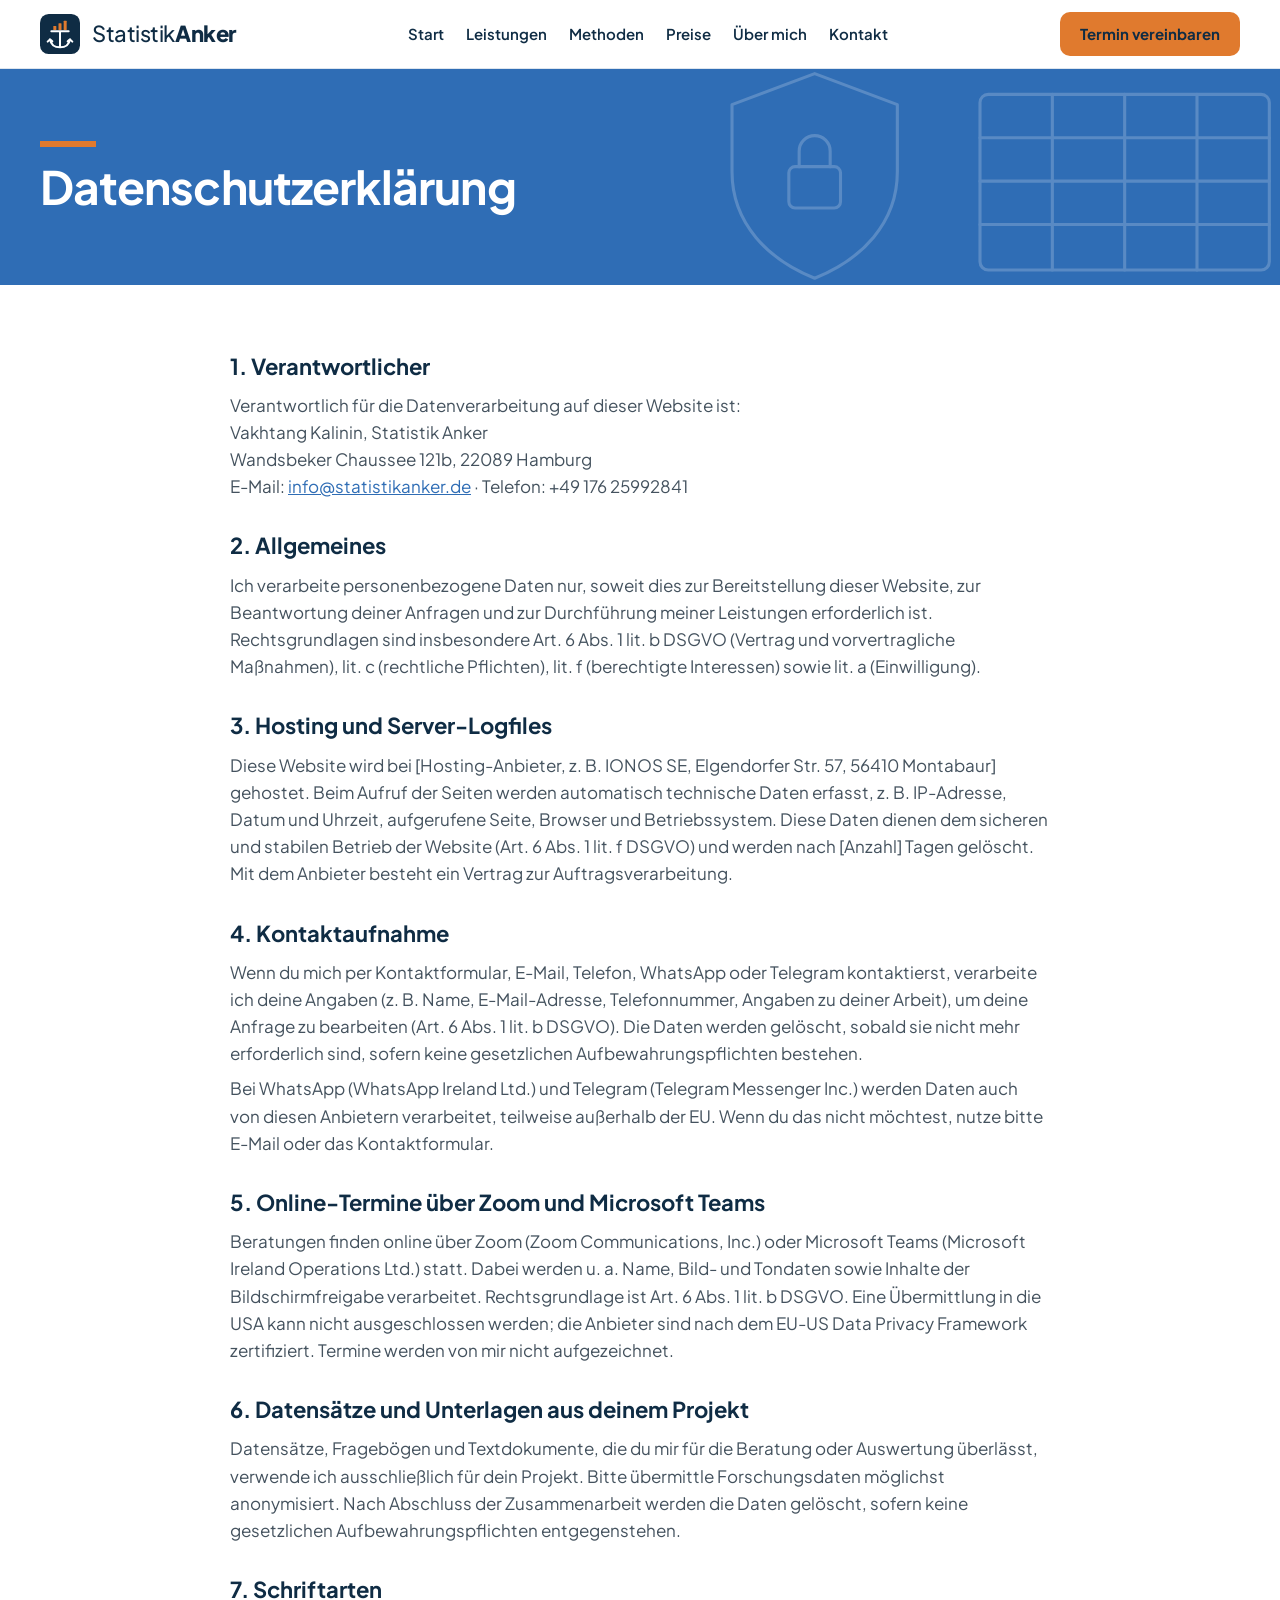
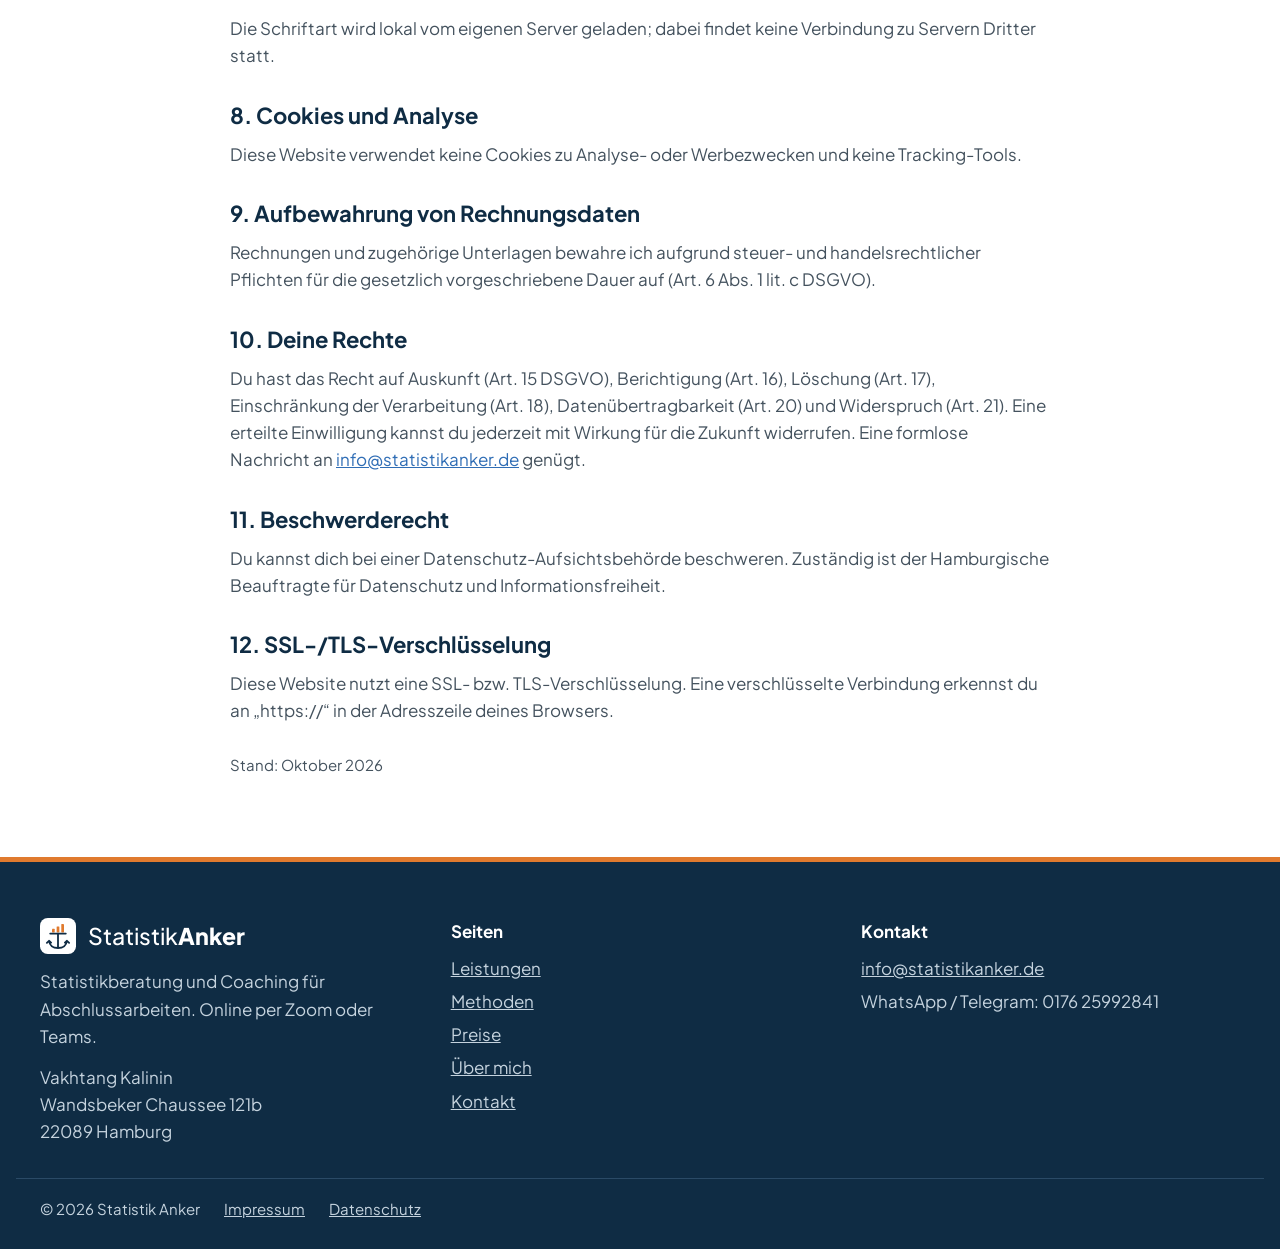
==== datenschutz.html @ 10636603 "Add files via upload" ====
<!doctype html>
<html lang="de">
<head>
<meta charset="utf-8">
<meta name="viewport" content="width=device-width, initial-scale=1">
<title>Datenschutzerklärung | Statistik Anker</title>
<meta name="description" content="Datenschutzerklärung von Statistik Anker – Statistikberatung.">
<link rel="canonical" href="https://statistikanker.de/datenschutz.html">
<meta property="og:type" content="website">
<meta property="og:title" content="Datenschutzerklärung | Statistik Anker">
<meta property="og:description" content="Datenschutzerklärung von Statistik Anker – Statistikberatung.">
<meta property="og:url" content="https://statistikanker.de/datenschutz.html">
<meta property="og:locale" content="de_DE">
<link rel="icon" href="favicon.svg" type="image/svg+xml">
<link rel="stylesheet" href="fonts.css">
<style>
body{margin:0}
a{color:#2F6DB5}a:hover{color:#1F4F87}
li::marker{color:#E07A2E}

*:focus-visible{outline:3px solid #E07A2E;outline-offset:2px}
html{scroll-behavior:smooth}
@media (prefers-reduced-motion: reduce){html{scroll-behavior:auto}}
</style>
</head>
<body>
<div style="min-height: 100vh; background: #F5F7FA; color: #1E2B36; font-family: 'Plus Jakarta Sans', 'Segoe UI', system-ui, -apple-system, Arial, sans-serif; font-size: 17px; line-height: 1.6">

<header style="position: sticky; top: 0; z-index: 20; background: #FFFFFF; border-bottom: 1px solid #DDE5EE">
<div style="max-width: 1200px; margin: 0 auto; padding: 12px 24px; display: flex; flex-wrap: wrap; align-items: center; justify-content: space-between; gap: 12px 24px">
<a href="index.html" aria-label="Statistik Anker, zur Startseite" style="display: flex; align-items: center; gap: 12px; text-decoration: none">
<svg width="40" height="40" viewBox="0 0 120 120" fill="none" aria-hidden="true"><rect width="120" height="120" rx="26" fill="#0F2C44"></rect><rect x="40" y="36" width="9" height="12" rx="1.5" fill="#E07A2E"></rect><rect x="55.5" y="28" width="9" height="20" rx="1.5" fill="#E07A2E"></rect><rect x="71" y="20" width="9" height="28" rx="1.5" fill="#E07A2E"></rect><path d="M34 52 H86 M60 52 V98 M30 76 Q34 100 60 100 Q86 100 90 76 M23 83 L30 76 L37 82 M83 82 L90 76 L97 83" stroke="#FFFFFF" stroke-width="6" stroke-linecap="round" stroke-linejoin="round"></path></svg>
<span style="font-size: 22px; color: #0F2C44; letter-spacing: -0.02em"><span style="font-weight: 500">Statistik</span><span style="font-weight: 800">Anker</span></span>
</a>
<nav aria-label="Hauptmenü" style="display: flex; flex-wrap: wrap; gap: 4px 22px; font-size: 15px; font-weight: 600">
<a href="index.html" style="color: #0F2C44; text-decoration: none; padding: 10px 0">Start</a>
<a href="leistungen.html" style="color: #0F2C44; text-decoration: none; padding: 10px 0">Leistungen</a>
<a href="methoden.html" style="color: #0F2C44; text-decoration: none; padding: 10px 0">Methoden</a>
<a href="preise.html" style="color: #0F2C44; text-decoration: none; padding: 10px 0">Preise</a>
<a href="ueber-mich.html" style="color: #0F2C44; text-decoration: none; padding: 10px 0">Über mich</a>
<a href="kontakt.html" style="color: #0F2C44; text-decoration: none; padding: 10px 0">Kontakt</a>
</nav>
<a href="kontakt.html" style="display: inline-flex; align-items: center; min-height: 44px; box-sizing: border-box; padding: 10px 20px; border-radius: 10px; background: #E07A2E; color: #0F2C44; font-size: 15px; font-weight: 700; text-decoration: none">Termin vereinbaren</a>
</div>
</header>

<section style="position: relative; overflow: hidden; background: #2F6DB5">
<svg aria-hidden="true" viewBox="0 0 600 260" fill="none" stroke="#FFFFFF" stroke-width="3" stroke-linecap="round" stroke-linejoin="round" style="position: absolute; right: -10px; top: 50%; transform: translateY(-50%); width: min(620px, 75%); height: auto; opacity: 0.2"><path d="M140 30 L220 60 V125 C220 175 185 210 140 228 C95 210 60 175 60 125 V60 Z"></path><rect x="115" y="120" width="50" height="40" rx="6"></rect><path d="M125 120 V105 A15 15 0 0 1 155 105 V120"></path><rect x="300" y="50" width="280" height="170" rx="8"></rect><path d="M300 92 H580 M300 134 H580 M300 176 H580 M370 50 V220 M440 50 V220 M510 50 V220"></path></svg>
<div style="position: relative; max-width: 1200px; margin: 0 auto; padding: 72px 24px; display: flex; flex-direction: column; gap: 14px">
<h1 style="margin: 0; padding-top: 20px; background: linear-gradient(#E07A2E, #E07A2E) left top / 56px 6px no-repeat; font-size: 46px; line-height: 1.12; color: #FFFFFF; letter-spacing: -0.02em">Datenschutzerklärung</h1>

</div>
</section>

<section style="background: #FFFFFF">
<div style="max-width: 820px; margin: 0 auto; padding: 64px 24px 80px; display: flex; flex-direction: column; gap: 28px">

<div style="display: flex; flex-direction: column; gap: 8px">
<h2 style="margin: 0; font-size: 22px; color: #0F2C44">1. Verantwortlicher</h2>
<p style="margin: 0; color: #44525E">Verantwortlich für die Datenverarbeitung auf dieser Website ist:<br>Vakhtang Kalinin, Statistik Anker<br>Wandsbeker Chaussee 121b, 22089 Hamburg<br>E-Mail: <a href="mailto:info@statistikanker.de">info@statistikanker.de</a> · Telefon: +49 176 25992841</p>
</div>

<div style="display: flex; flex-direction: column; gap: 8px">
<h2 style="margin: 0; font-size: 22px; color: #0F2C44">2. Allgemeines</h2>
<p style="margin: 0; color: #44525E">Ich verarbeite personenbezogene Daten nur, soweit dies zur Bereitstellung dieser Website, zur Beantwortung deiner Anfragen und zur Durchführung meiner Leistungen erforderlich ist. Rechtsgrundlagen sind insbesondere Art. 6 Abs. 1 lit. b DSGVO (Vertrag und vorvertragliche Maßnahmen), lit. c (rechtliche Pflichten), lit. f (berechtigte Interessen) sowie lit. a (Einwilligung).</p>
</div>

<div style="display: flex; flex-direction: column; gap: 8px">
<h2 style="margin: 0; font-size: 22px; color: #0F2C44">3. Hosting und Server-Logfiles</h2>
<p style="margin: 0; color: #44525E">Diese Website wird bei [Hosting-Anbieter, z. B. IONOS SE, Elgendorfer Str. 57, 56410 Montabaur] gehostet. Beim Aufruf der Seiten werden automatisch technische Daten erfasst, z. B. IP-Adresse, Datum und Uhrzeit, aufgerufene Seite, Browser und Betriebssystem. Diese Daten dienen dem sicheren und stabilen Betrieb der Website (Art. 6 Abs. 1 lit. f DSGVO) und werden nach [Anzahl] Tagen gelöscht. Mit dem Anbieter besteht ein Vertrag zur Auftragsverarbeitung.</p>
</div>

<div style="display: flex; flex-direction: column; gap: 8px">
<h2 style="margin: 0; font-size: 22px; color: #0F2C44">4. Kontaktaufnahme</h2>
<p style="margin: 0; color: #44525E">Wenn du mich per Kontaktformular, E-Mail, Telefon, WhatsApp oder Telegram kontaktierst, verarbeite ich deine Angaben (z. B. Name, E-Mail-Adresse, Telefonnummer, Angaben zu deiner Arbeit), um deine Anfrage zu bearbeiten (Art. 6 Abs. 1 lit. b DSGVO). Die Daten werden gelöscht, sobald sie nicht mehr erforderlich sind, sofern keine gesetzlichen Aufbewahrungspflichten bestehen.</p>
<p style="margin: 0; color: #44525E">Bei WhatsApp (WhatsApp Ireland Ltd.) und Telegram (Telegram Messenger Inc.) werden Daten auch von diesen Anbietern verarbeitet, teilweise außerhalb der EU. Wenn du das nicht möchtest, nutze bitte E-Mail oder das Kontaktformular.</p>
</div>

<div style="display: flex; flex-direction: column; gap: 8px">
<h2 style="margin: 0; font-size: 22px; color: #0F2C44">5. Online-Termine über Zoom und Microsoft Teams</h2>
<p style="margin: 0; color: #44525E">Beratungen finden online über Zoom (Zoom Communications, Inc.) oder Microsoft Teams (Microsoft Ireland Operations Ltd.) statt. Dabei werden u. a. Name, Bild- und Tondaten sowie Inhalte der Bildschirmfreigabe verarbeitet. Rechtsgrundlage ist Art. 6 Abs. 1 lit. b DSGVO. Eine Übermittlung in die USA kann nicht ausgeschlossen werden; die Anbieter sind nach dem EU-US Data Privacy Framework zertifiziert. Termine werden von mir nicht aufgezeichnet.</p>
</div>

<div style="display: flex; flex-direction: column; gap: 8px">
<h2 style="margin: 0; font-size: 22px; color: #0F2C44">6. Datensätze und Unterlagen aus deinem Projekt</h2>
<p style="margin: 0; color: #44525E">Datensätze, Fragebögen und Textdokumente, die du mir für die Beratung oder Auswertung überlässt, verwende ich ausschließlich für dein Projekt. Bitte übermittle Forschungsdaten möglichst anonymisiert. Nach Abschluss der Zusammenarbeit werden die Daten gelöscht, sofern keine gesetzlichen Aufbewahrungspflichten entgegenstehen.</p>
</div>

<div style="display: flex; flex-direction: column; gap: 8px">
<h2 style="margin: 0; font-size: 22px; color: #0F2C44">7. Schriftarten</h2>
<p style="margin: 0; color: #44525E">Die Schriftart wird lokal vom eigenen Server geladen; dabei findet keine Verbindung zu Servern Dritter statt.</p>
</div>

<div style="display: flex; flex-direction: column; gap: 8px">
<h2 style="margin: 0; font-size: 22px; color: #0F2C44">8. Cookies und Analyse</h2>
<p style="margin: 0; color: #44525E">Diese Website verwendet keine Cookies zu Analyse- oder Werbezwecken und keine Tracking-Tools.</p>
</div>

<div style="display: flex; flex-direction: column; gap: 8px">
<h2 style="margin: 0; font-size: 22px; color: #0F2C44">9. Aufbewahrung von Rechnungsdaten</h2>
<p style="margin: 0; color: #44525E">Rechnungen und zugehörige Unterlagen bewahre ich aufgrund steuer- und handelsrechtlicher Pflichten für die gesetzlich vorgeschriebene Dauer auf (Art. 6 Abs. 1 lit. c DSGVO).</p>
</div>

<div style="display: flex; flex-direction: column; gap: 8px">
<h2 style="margin: 0; font-size: 22px; color: #0F2C44">10. Deine Rechte</h2>
<p style="margin: 0; color: #44525E">Du hast das Recht auf Auskunft (Art. 15 DSGVO), Berichtigung (Art. 16), Löschung (Art. 17), Einschränkung der Verarbeitung (Art. 18), Datenübertragbarkeit (Art. 20) und Widerspruch (Art. 21). Eine erteilte Einwilligung kannst du jederzeit mit Wirkung für die Zukunft widerrufen. Eine formlose Nachricht an <a href="mailto:info@statistikanker.de">info@statistikanker.de</a> genügt.</p>
</div>

<div style="display: flex; flex-direction: column; gap: 8px">
<h2 style="margin: 0; font-size: 22px; color: #0F2C44">11. Beschwerderecht</h2>
<p style="margin: 0; color: #44525E">Du kannst dich bei einer Datenschutz-Aufsichtsbehörde beschweren. Zuständig ist der Hamburgische Beauftragte für Datenschutz und Informationsfreiheit.</p>
</div>

<div style="display: flex; flex-direction: column; gap: 8px">
<h2 style="margin: 0; font-size: 22px; color: #0F2C44">12. SSL-/TLS-Verschlüsselung</h2>
<p style="margin: 0; color: #44525E">Diese Website nutzt eine SSL- bzw. TLS-Verschlüsselung. Eine verschlüsselte Verbindung erkennst du an „https://“ in der Adresszeile deines Browsers.</p>
</div>

<p style="margin: 0; font-size: 15px; color: #44525E">Stand: Oktober 2026</p>
</div>
</section>

<footer style="background: #0F2C44; color: #FFFFFF; border-top: 5px solid #E07A2E; font-family: 'Plus Jakarta Sans', 'Segoe UI', system-ui, -apple-system, Arial, sans-serif; font-size: 17px; line-height: 1.6">
<div style="max-width: 1200px; margin: 0 auto; padding: 56px 24px 32px; display: grid; grid-template-columns: repeat(auto-fit, minmax(220px, 1fr)); gap: 32px">
<div style="display: flex; flex-direction: column; gap: 14px">
<div style="display: flex; align-items: center; gap: 12px"><svg width="36" height="36" viewBox="0 0 120 120" fill="none" aria-hidden="true"><rect width="120" height="120" rx="26" fill="#FFFFFF"></rect><rect x="40" y="36" width="9" height="12" rx="1.5" fill="#E07A2E"></rect><rect x="55.5" y="28" width="9" height="20" rx="1.5" fill="#E07A2E"></rect><rect x="71" y="20" width="9" height="28" rx="1.5" fill="#E07A2E"></rect><path d="M34 52 H86 M60 52 V98 M30 76 Q34 100 60 100 Q86 100 90 76 M23 83 L30 76 L37 82 M83 82 L90 76 L97 83" stroke="#0F2C44" stroke-width="6" stroke-linecap="round" stroke-linejoin="round"></path></svg><span style="font-size: 23px"><span style="font-weight: 500">Statistik</span><span style="font-weight: 800">Anker</span></span></div>
<p style="margin: 0; font-size: 17px; color: #C5D3DE">Statistikberatung und Coaching für Abschlussarbeiten. Online per Zoom oder Teams.</p>
<p style="margin: 0; font-size: 17px; color: #C5D3DE">Vakhtang Kalinin<br>Wandsbeker Chaussee 121b<br>22089 Hamburg</p>
</div>
<div style="display: flex; flex-direction: column; gap: 6px; font-size: 17px">
<div style="font-weight: 700; margin-bottom: 4px">Seiten</div>
<a href="leistungen.html" style="color: #C5D3DE">Leistungen</a>
<a href="methoden.html" style="color: #C5D3DE">Methoden</a>
<a href="preise.html" style="color: #C5D3DE">Preise</a>
<a href="ueber-mich.html" style="color: #C5D3DE">Über mich</a>
<a href="kontakt.html" style="color: #C5D3DE">Kontakt</a>
</div>
<div style="display: flex; flex-direction: column; gap: 6px; font-size: 17px">
<div style="font-weight: 700; margin-bottom: 4px">Kontakt</div>
<a href="mailto:info@statistikanker.de" style="color: #C5D3DE">info@statistikanker.de</a>
<span style="color: #C5D3DE">WhatsApp / Telegram: 0176 25992841</span>
</div>
</div>
<div style="max-width: 1200px; margin: 0 auto; padding: 18px 24px 28px; border-top: 1px solid #2A4A66; display: flex; flex-wrap: wrap; gap: 8px 24px; font-size: 15px; color: #C5D3DE">
<span>© 2026 Statistik Anker</span>
<a href="impressum.html" style="color: #C5D3DE">Impressum</a>
<a href="datenschutz.html" style="color: #C5D3DE">Datenschutz</a>
</div>
</footer>

</div>

</body>
</html>
---- fonts.css ----
@font-face{font-family:'Plus Jakarta Sans';font-style:normal;font-weight:400;font-display:swap;src:url(plus-jakarta-sans-latin-ext-400-normal.woff2) format('woff2');unicode-range:U+0100-02BA, U+02BD-02C5, U+02C7-02CC, U+02CE-02D7, U+02DD-02FF, U+0304, U+0308, U+0329, U+1D00-1DBF, U+1E00-1E9F, U+1EF2-1EFF, U+2020, U+20A0-20AB, U+20AD-20C0, U+2113, U+2C60-2C7F, U+A720-A7FF}
@font-face{font-family:'Plus Jakarta Sans';font-style:normal;font-weight:400;font-display:swap;src:url(plus-jakarta-sans-latin-400-normal.woff2) format('woff2');unicode-range:U+0000-00FF, U+0131, U+0152-0153, U+02BB-02BC, U+02C6, U+02DA, U+02DC, U+0304, U+0308, U+0329, U+2000-206F, U+20AC, U+2122, U+2191, U+2193, U+2212, U+2215, U+FEFF, U+FFFD}
@font-face{font-family:'Plus Jakarta Sans';font-style:normal;font-weight:500;font-display:swap;src:url(plus-jakarta-sans-latin-ext-500-normal.woff2) format('woff2');unicode-range:U+0100-02BA, U+02BD-02C5, U+02C7-02CC, U+02CE-02D7, U+02DD-02FF, U+0304, U+0308, U+0329, U+1D00-1DBF, U+1E00-1E9F, U+1EF2-1EFF, U+2020, U+20A0-20AB, U+20AD-20C0, U+2113, U+2C60-2C7F, U+A720-A7FF}
@font-face{font-family:'Plus Jakarta Sans';font-style:normal;font-weight:500;font-display:swap;src:url(plus-jakarta-sans-latin-500-normal.woff2) format('woff2');unicode-range:U+0000-00FF, U+0131, U+0152-0153, U+02BB-02BC, U+02C6, U+02DA, U+02DC, U+0304, U+0308, U+0329, U+2000-206F, U+20AC, U+2122, U+2191, U+2193, U+2212, U+2215, U+FEFF, U+FFFD}
@font-face{font-family:'Plus Jakarta Sans';font-style:normal;font-weight:600;font-display:swap;src:url(plus-jakarta-sans-latin-ext-600-normal.woff2) format('woff2');unicode-range:U+0100-02BA, U+02BD-02C5, U+02C7-02CC, U+02CE-02D7, U+02DD-02FF, U+0304, U+0308, U+0329, U+1D00-1DBF, U+1E00-1E9F, U+1EF2-1EFF, U+2020, U+20A0-20AB, U+20AD-20C0, U+2113, U+2C60-2C7F, U+A720-A7FF}
@font-face{font-family:'Plus Jakarta Sans';font-style:normal;font-weight:600;font-display:swap;src:url(plus-jakarta-sans-latin-600-normal.woff2) format('woff2');unicode-range:U+0000-00FF, U+0131, U+0152-0153, U+02BB-02BC, U+02C6, U+02DA, U+02DC, U+0304, U+0308, U+0329, U+2000-206F, U+20AC, U+2122, U+2191, U+2193, U+2212, U+2215, U+FEFF, U+FFFD}
@font-face{font-family:'Plus Jakarta Sans';font-style:normal;font-weight:700;font-display:swap;src:url(plus-jakarta-sans-latin-ext-700-normal.woff2) format('woff2');unicode-range:U+0100-02BA, U+02BD-02C5, U+02C7-02CC, U+02CE-02D7, U+02DD-02FF, U+0304, U+0308, U+0329, U+1D00-1DBF, U+1E00-1E9F, U+1EF2-1EFF, U+2020, U+20A0-20AB, U+20AD-20C0, U+2113, U+2C60-2C7F, U+A720-A7FF}
@font-face{font-family:'Plus Jakarta Sans';font-style:normal;font-weight:700;font-display:swap;src:url(plus-jakarta-sans-latin-700-normal.woff2) format('woff2');unicode-range:U+0000-00FF, U+0131, U+0152-0153, U+02BB-02BC, U+02C6, U+02DA, U+02DC, U+0304, U+0308, U+0329, U+2000-206F, U+20AC, U+2122, U+2191, U+2193, U+2212, U+2215, U+FEFF, U+FFFD}
@font-face{font-family:'Plus Jakarta Sans';font-style:normal;font-weight:800;font-display:swap;src:url(plus-jakarta-sans-latin-ext-800-normal.woff2) format('woff2');unicode-range:U+0100-02BA, U+02BD-02C5, U+02C7-02CC, U+02CE-02D7, U+02DD-02FF, U+0304, U+0308, U+0329, U+1D00-1DBF, U+1E00-1E9F, U+1EF2-1EFF, U+2020, U+20A0-20AB, U+20AD-20C0, U+2113, U+2C60-2C7F, U+A720-A7FF}
@font-face{font-family:'Plus Jakarta Sans';font-style:normal;font-weight:800;font-display:swap;src:url(plus-jakarta-sans-latin-800-normal.woff2) format('woff2');unicode-range:U+0000-00FF, U+0131, U+0152-0153, U+02BB-02BC, U+02C6, U+02DA, U+02DC, U+0304, U+0308, U+0329, U+2000-206F, U+20AC, U+2122, U+2191, U+2193, U+2212, U+2215, U+FEFF, U+FFFD}
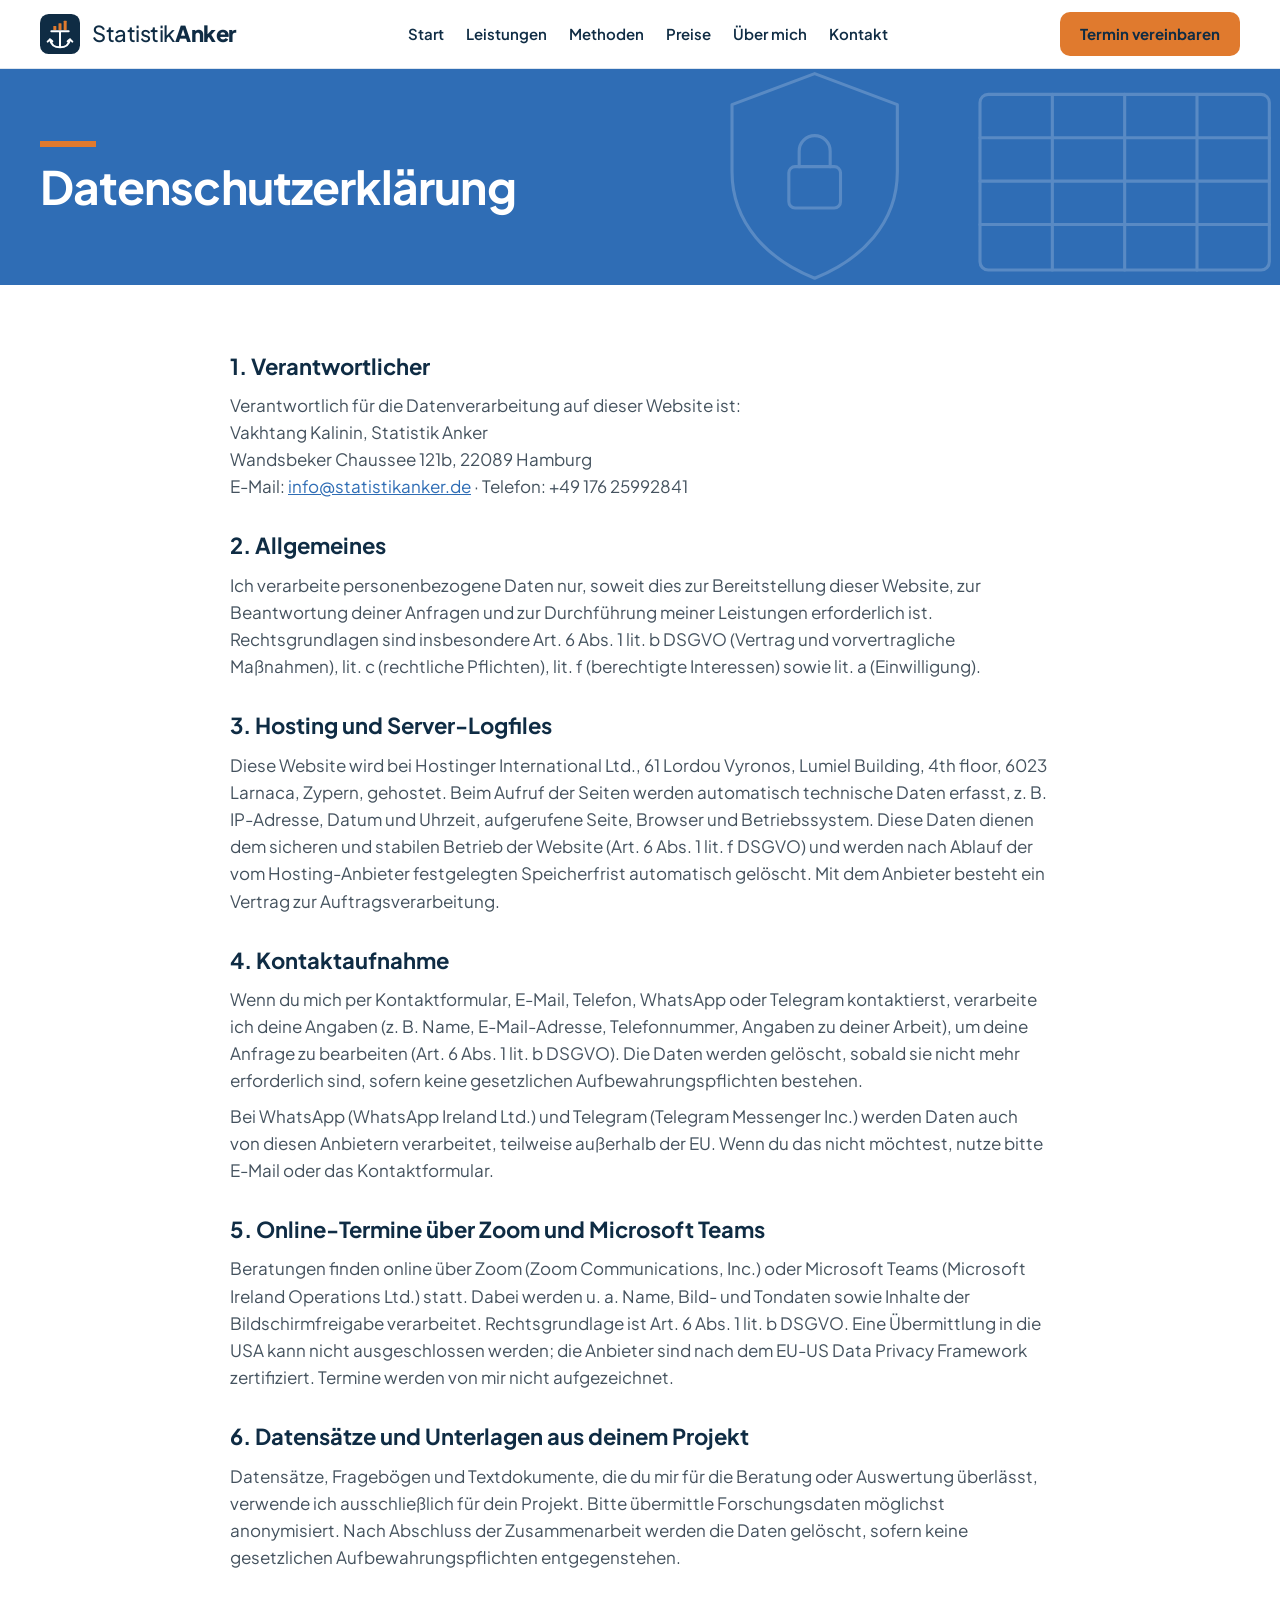
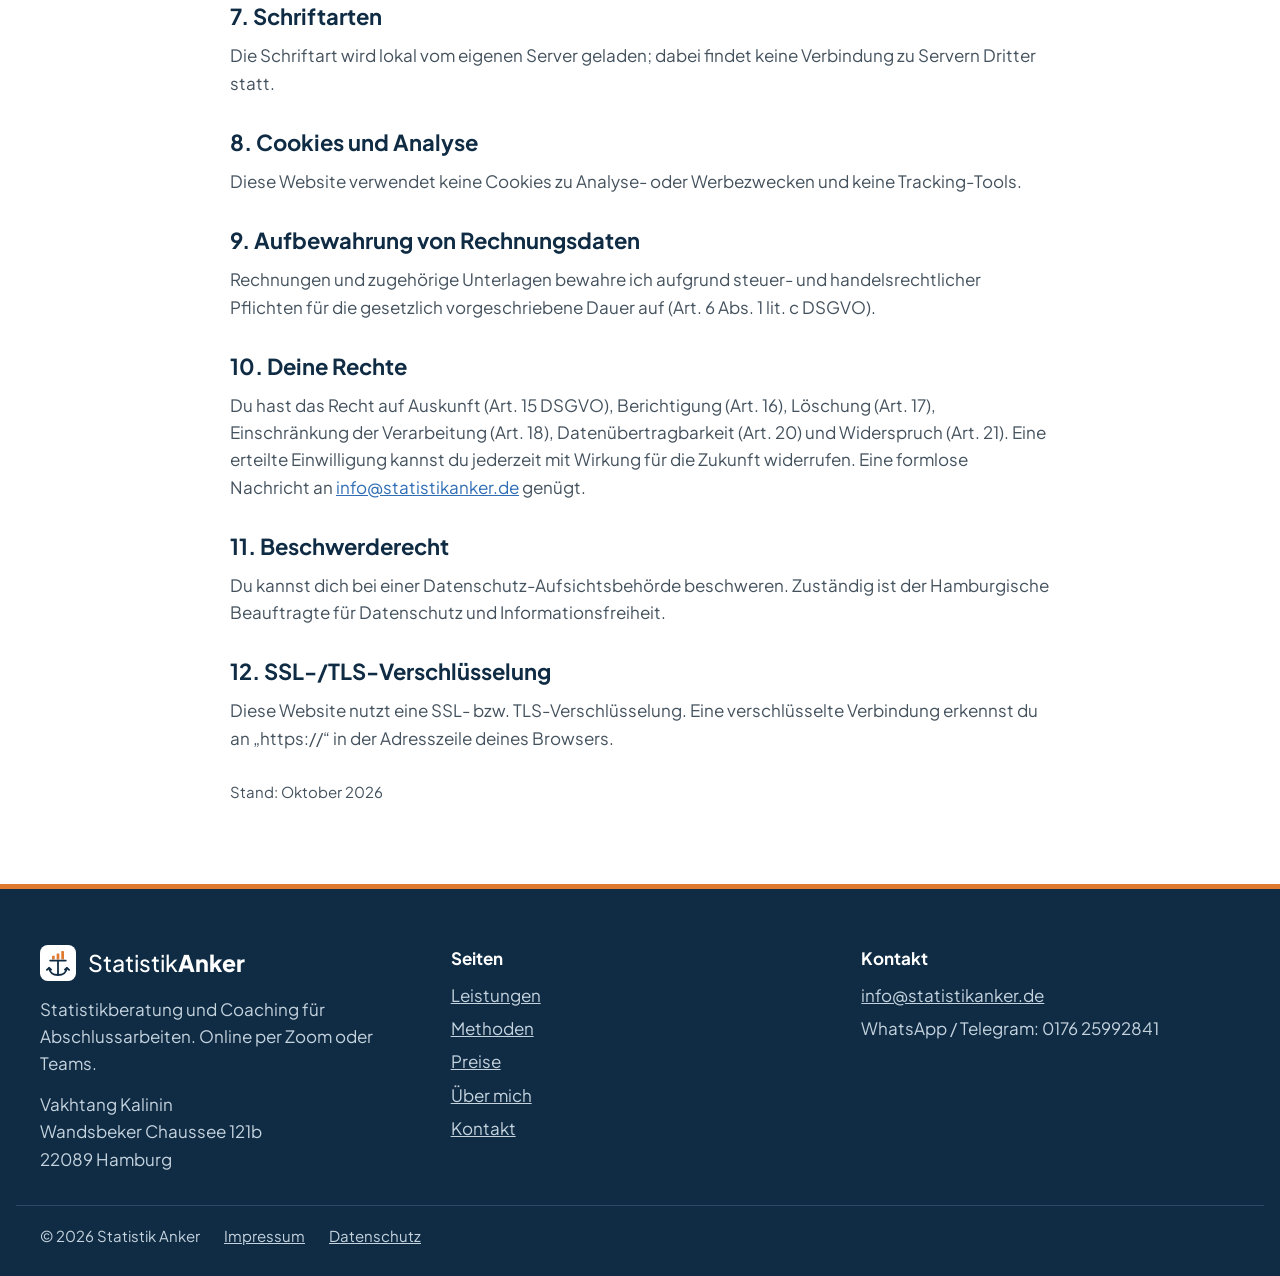
==== commit 72d67ca5: "Add files via upload" ====
--- a/datenschutz.html
+++ b/datenschutz.html
@@ -67,7 +67,7 @@
 
 <div style="display: flex; flex-direction: column; gap: 8px">
 <h2 style="margin: 0; font-size: 22px; color: #0F2C44">3. Hosting und Server-Logfiles</h2>
-<p style="margin: 0; color: #44525E">Diese Website wird bei [Hosting-Anbieter, z. B. IONOS SE, Elgendorfer Str. 57, 56410 Montabaur] gehostet. Beim Aufruf der Seiten werden automatisch technische Daten erfasst, z. B. IP-Adresse, Datum und Uhrzeit, aufgerufene Seite, Browser und Betriebssystem. Diese Daten dienen dem sicheren und stabilen Betrieb der Website (Art. 6 Abs. 1 lit. f DSGVO) und werden nach [Anzahl] Tagen gelöscht. Mit dem Anbieter besteht ein Vertrag zur Auftragsverarbeitung.</p>
+<p style="margin: 0; color: #44525E">Diese Website wird bei Hostinger International Ltd., 61 Lordou Vyronos, Lumiel Building, 4th floor, 6023 Larnaca, Zypern, gehostet. Beim Aufruf der Seiten werden automatisch technische Daten erfasst, z. B. IP-Adresse, Datum und Uhrzeit, aufgerufene Seite, Browser und Betriebssystem. Diese Daten dienen dem sicheren und stabilen Betrieb der Website (Art. 6 Abs. 1 lit. f DSGVO) und werden nach Ablauf der vom Hosting-Anbieter festgelegten Speicherfrist automatisch gelöscht. Mit dem Anbieter besteht ein Vertrag zur Auftragsverarbeitung.</p>
 </div>
 
 <div style="display: flex; flex-direction: column; gap: 8px">
